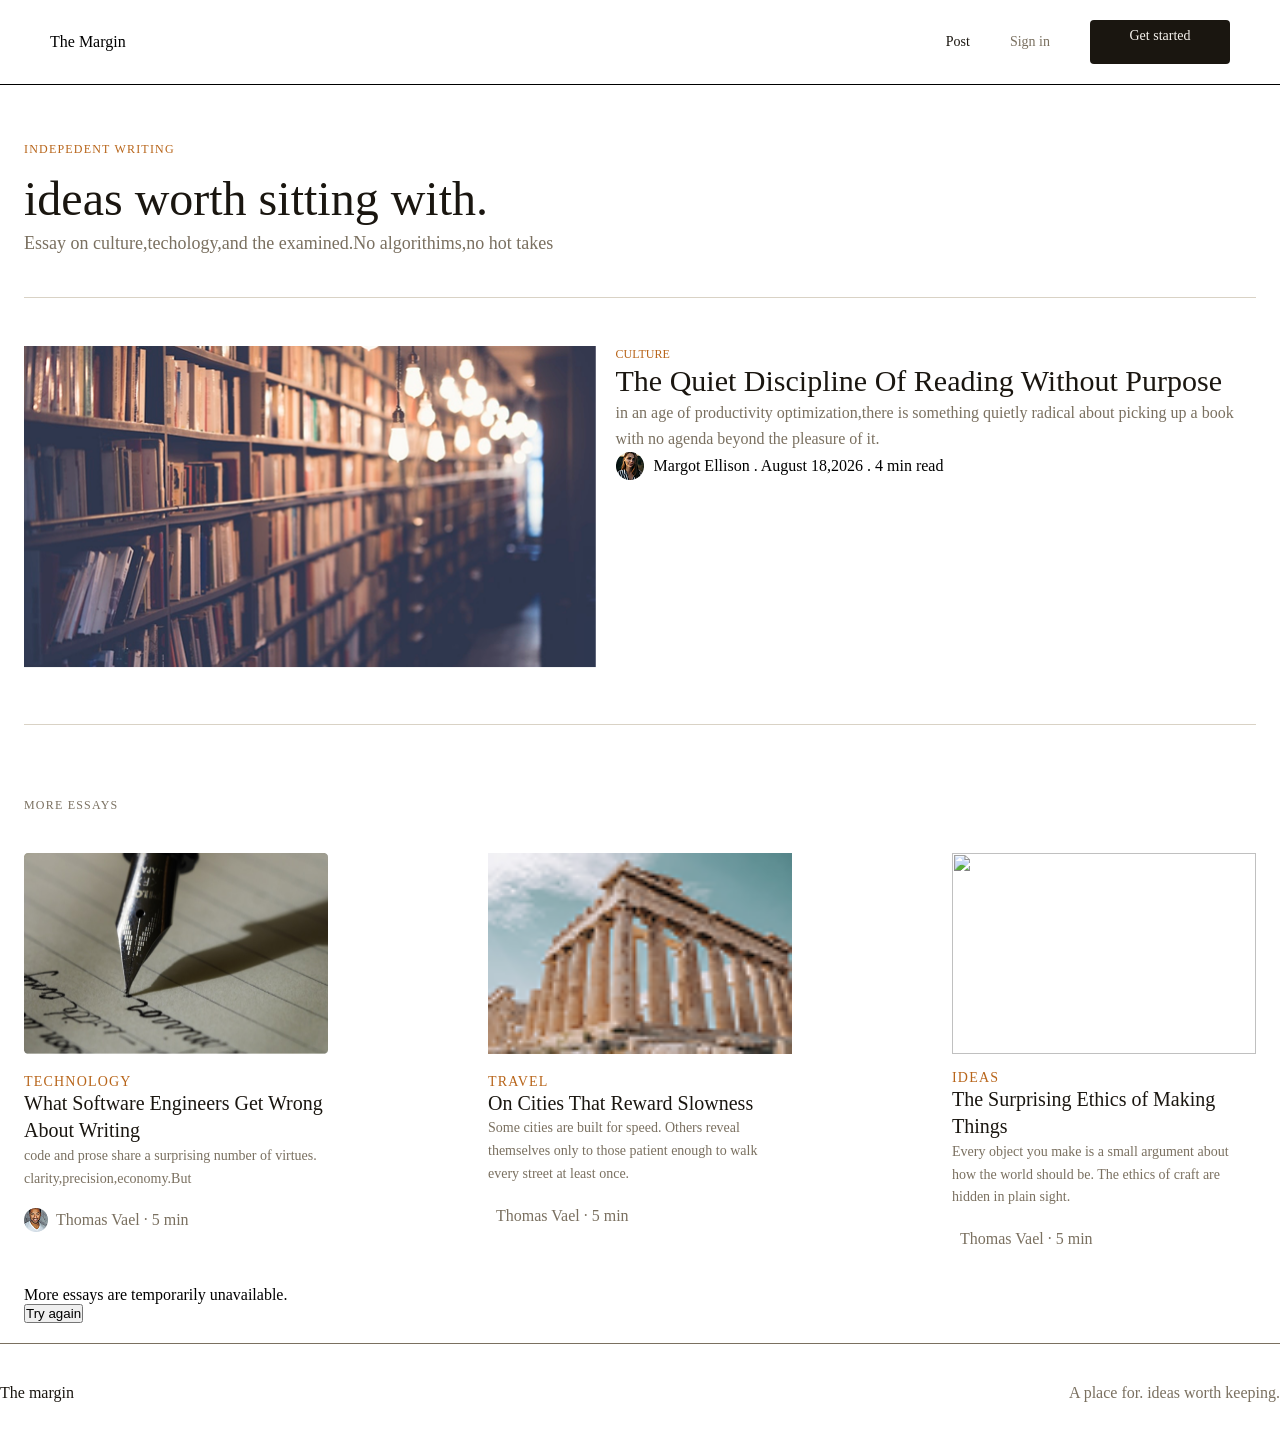
==== index.html @ e0f0819e "intigrated api and java" ====
<!DOCTYPE html>
<html lang="en">
<head>
    <meta charset="UTF-8">
    <meta name="viewport" content="width=device-width, initial-scale=1.0">
    <title>Document</title>
    <link rel="stylesheet" href="style.css">
</head>
<body>
    <header>
        <div>The Margin</div>
        <nav>
            <a href="ezzzy5/last.html">Post</a>
            <a href="ezzzy 2/ezzzy/loggin.html" class="tag">Sign in</a>
            <a href="ezzzy/reg.html" class="buttom">Get started</a>
        </nav>
    </header>
    <div class="hero">
        <p class="hero-card">
            INDEPEDENT WRITING
        </p>
        <h1 class="hero-text">
            ideas worth sitting with.
        </h1>
        <p class="hero-letter">
            Essay on culture,techology,and the examined.No algorithims,no hot takes

        </p>
       <div class="culture">

            <img class="table" src="/image/Image (The Quiet Discipline of Reading Without Purpose).png" alt="image">
            <div >
                 <p class="work">
                    CULTURE
                 </p>
                <h2 class="work-text">
                    The Quiet Discipline Of Reading Without Purpose
                </h2>
                <p class="work-letter">
                    in an age of productivity optimization,there is 
                    something quietly radical about picking up a 
                    book with no agenda beyond the pleasure of it.

                </p>
                <div class="image" >

                        <img src="/image/Image (Margot Ellison) (1).png" alt="">
                        <p>Margot Ellison . August 18,2026 . 4 min read</p>


                </div>

            </div>

       </div>
    </div>

    <section>
        <div>
            <p class="article-park">
                MORE ESSAYS
            </p>
        </div>
        
        <div class="articles">

                <div class="article-card">
                
                <img src="/image/BlogListing (1).png" alt="" class="card-image">

                <h2 class="card-category">
                    TECHNOLOGY
                </h2>

                <h1 class="card-title">
                    What Software Engineers Get 
                    Wrong About Writing
                </h1>

                <p class="card-content">
                    code and prose share a surprising number of 
                    virtues. clarity,precision,economy.But 
                </p>
                <div class="card-author">
                    <img src="/image/Image (Thomas Vael) (1).png" alt="">
                    <p>
                        Thomas Vael · 5 min
                    </p>
                </div>

                </div>

            <div class="article-card">
                
                <img src="/image/Image (On Cities That Reward Slowness) (2).png" alt="" class="card-image">

                <h2 class="card-category">
                    Travel
                </h2>

                <h1 class="card-title">
                  On Cities That Reward Slowness
                </h1>

                <p class="card-content">
                    Some cities are built for speed. Others reveal themselves only to those patient enough to walk every street at least once.
                </p>
                <div class="card-author">
                    <img src="images/Image (Margot Ellison) (1).png" alt="">
                    <p>
                        Thomas Vael · 5 min
                    </p>
                </div>

                </div>

                            <div class="article-card">
                
                <img src="/image/BlogListing (2).png=" alt="" class="card-image">

                <h2 class="card-category">
                    Ideas
                </h2>

                <h1 class="card-title">
                    The Surprising Ethics of Making Things
                </h1>

                <p class="card-content">
                    Every object you make is a small argument about how the world should be. The ethics of craft are hidden in plain sight.
                </p>
                <div class="card-author">
                    <img src="/images/Image (Thomas Vael) (1).png" alt="">
                    <p>
                        Thomas Vael · 5 min
                    </p>
                </div>

                </div>


        </div>
    </section>
    
    <div id="postsList" class="articles"></div>

    <footer class="footer-log">
        <div class="text">
            The margin
        </div>
        <p>
            A place for. ideas worth keeping.
        </p>
    </footer>
    <script src="ezzzy6/server.js"></script>
    <script>
        async function renderPosts() { 
            const container = document.getElementById("postsList");
            container.innerHTML = "Loading posts...";
            
            try {
                 const page = await getAllPosts(0, 10);
                                 const posts = (Array.isArray(page) ? page : page && Array.isArray(page.content) ? page.content : [])
                                     .filter((post) => {
                     const status = String(post.status || "").toLowerCase();
                     return post.isPublished !== false && status !== "draft";
                 });

                 if (posts.length === 0) {
                     container.innerHTML = "<p>No posts yet.</p>";
                     return;
                    }
                      container.innerHTML = posts
                       .map(
                         (post) => `
                          <article class="post-card"> 
                            ${post.imageUrl ? `<img src="${escapeHtml(post.imageUrl)}" alt="">` :
         ""} 
                    <span class="category">${escapeHtml(post.category || "POST")}</span>
                     <h2><a 
        href="ezzzy4/post.html?id=${encodeURIComponent(post.id)}">${escapeHtml(post.title)}</a></h2>
                    <p>${escapeHtml((post.content || "").slice(0, 150))}...</p> 
                    <small>By ${escapeHtml(post.author?.fullName || "Unknown author")} · ${new 
        Date(post.createdAt).toLocaleDateString()}</small>
                </article>
            `
            ) 
            .join("");
                 } catch (err) {
                     container.innerHTML = `
                         <div class="posts-error" role="alert">
                             <p>More essays are temporarily unavailable.</p>
                             <button type="button" id="retryPosts">Try again</button>
                         </div>`;
                     document.getElementById("retryPosts").addEventListener("click", renderPosts, { once: true });
         } 

         } renderPosts();
         // Always escape user-supplied text before inserting it as HTML,
         //  // so a post title/content can never inject a <script> tag into your page. 
        function escapeHtml(str) {
             const div = document.createElement("div");
             div.textContent = str;
              return div.innerHTML;
             }
    </script>
    <script src="js/animations.js"></script>


</body>
</html>
---- style.css ----
*{
    margin: 0;
    padding: 0;
}

header {
    display: flex;
    justify-content: space-between;
    padding: 20px;
    padding-left: 50px;
    padding-right: 50px;
    align-items: center;
    border-bottom: 1px solid;

}

.buttom {
    width: 108px;
    height: 32px;
    border-radius: 4px;
    padding-top: 6px;
    padding-right: 16px;
    padding-bottom: 6px;
    padding-left: 16px;
    background-color: #1A1610;
    color: #F7F4EF;
    text-align: center;
    align-self: center;
    outline: none;

}

nav a {
    text-decoration: none;
    font-size: 14PX;
    font-weight: 400;
    line-height: 20PX;
    color: #1A1610;

}

.tag {
    font-weight: 400;
    line-height: 20px;
    font-size: 14px;
    color: #7a7060;

}

nav {
    display: flex;
    gap: 40px;
    align-items: center;
}

.hero {
    display: flex;
    flex-direction: column;
    padding-left:24px ;
    padding-bottom: 56px;
    align-items: self-starts;
    padding-top: 56px;
    padding-right: 24px;
}

.hero-card {
    font-weight: 400;
    font-size: 12px;
    line-height: 16px;
    letter-spacing: 1.2px;
    text-transform: uppercase;
    color: #B8651A;
    /* width: 976px; */
    height: 16px;
}

.hero-text {
    font-weight: 400;
    font-size: 48px;
    line-height: 60px;
    color: #1A1610;
    padding-top: 12px;
    width: 544px;
    height: 60px;

}

.hero-letter {
    font-weight: 400;
    font-size: 18px;
    line-height: 28px;
    color: #7a7060;
    border-bottom: 1px;
    padding-bottom: 40px;

}

.culture {
    display: flex;
    border-top: 1px solid;
    border-bottom: 1px solid;
    padding-top: 48px;
    justify-content: space-between;
    gap: 20px;
    padding-bottom: 56px;
    border-color: #d9d2c5;

}

.table {
    width: 575.78px;
    height: 322.2px;


}

.work {
    font-weight: 400;
    font-size: 12px;
    line-height: 16px;
    initial-letter: 1.2px;
    text-transform: uppercase;
    color: #B8651A;
}

.work-text {
    font-weight: 400;
    font-size: 30px;
    line-height: 37.5px;
    color: #1A1610;

}

.work-letter {
    font-weight: 400;
    font-size: 16px;
    line-height:26px;
    color: #7a7060;

}
.image {
    display: flex;
    align-items: center;
    gap: 10px;
}

.article-park {
    font-weight: 400;
    font-size: 12px;
    line-height: 16px;
    letter-spacing: 1.2px;
    text-transform: uppercase;
    color: #7a7060;
    padding-top: 16px;
    margin-left: 24px;

}

.articles {
    display:flex ;
    gap: 32px;
    padding-top: 40px;
    justify-content: space-between;
    margin-left: 24px;
    margin-right: 24px;
}

.article-card {
    max-width: 304px;
    height: 392.76px;
}

.card-image {
    width: 304px;
    height: 200.66px;
    padding-bottom: 16px;
    margin-right: 24px;

}

.card-title {
    font-weight: 400;
    font-size: 20px;
    line-height: 27.5px;
    color: #1A1610;

}


.card-content {
    font-weight: 400;
    font-size: 14px;
    line-height: 22.75px;
    color: #7a7060;

}

.card-category {
    font-weight: 400;
    font-size: 14px;
    line-height: 16px;
    letter-spacing: 1.2px;
    color: #B8651A;
    text-transform: uppercase;

}

.card-author {
    display: flex;
    align-items: center;
    gap: 8px;
    padding-top: 12px;
    width: 304px;
    height: 36px;
    color: #7a7060;
}

footer {
    display: flex;
    justify-content: space-between;
    align-items: center;
    width: 100%;
    margin-top: 20px;
    padding-top: 40px;
    border-top: 1px;
    padding-bottom: 40px;
    color: #7A7060;
    border-top: 1px solid;
}

.text {
    color: #1A1610;
}
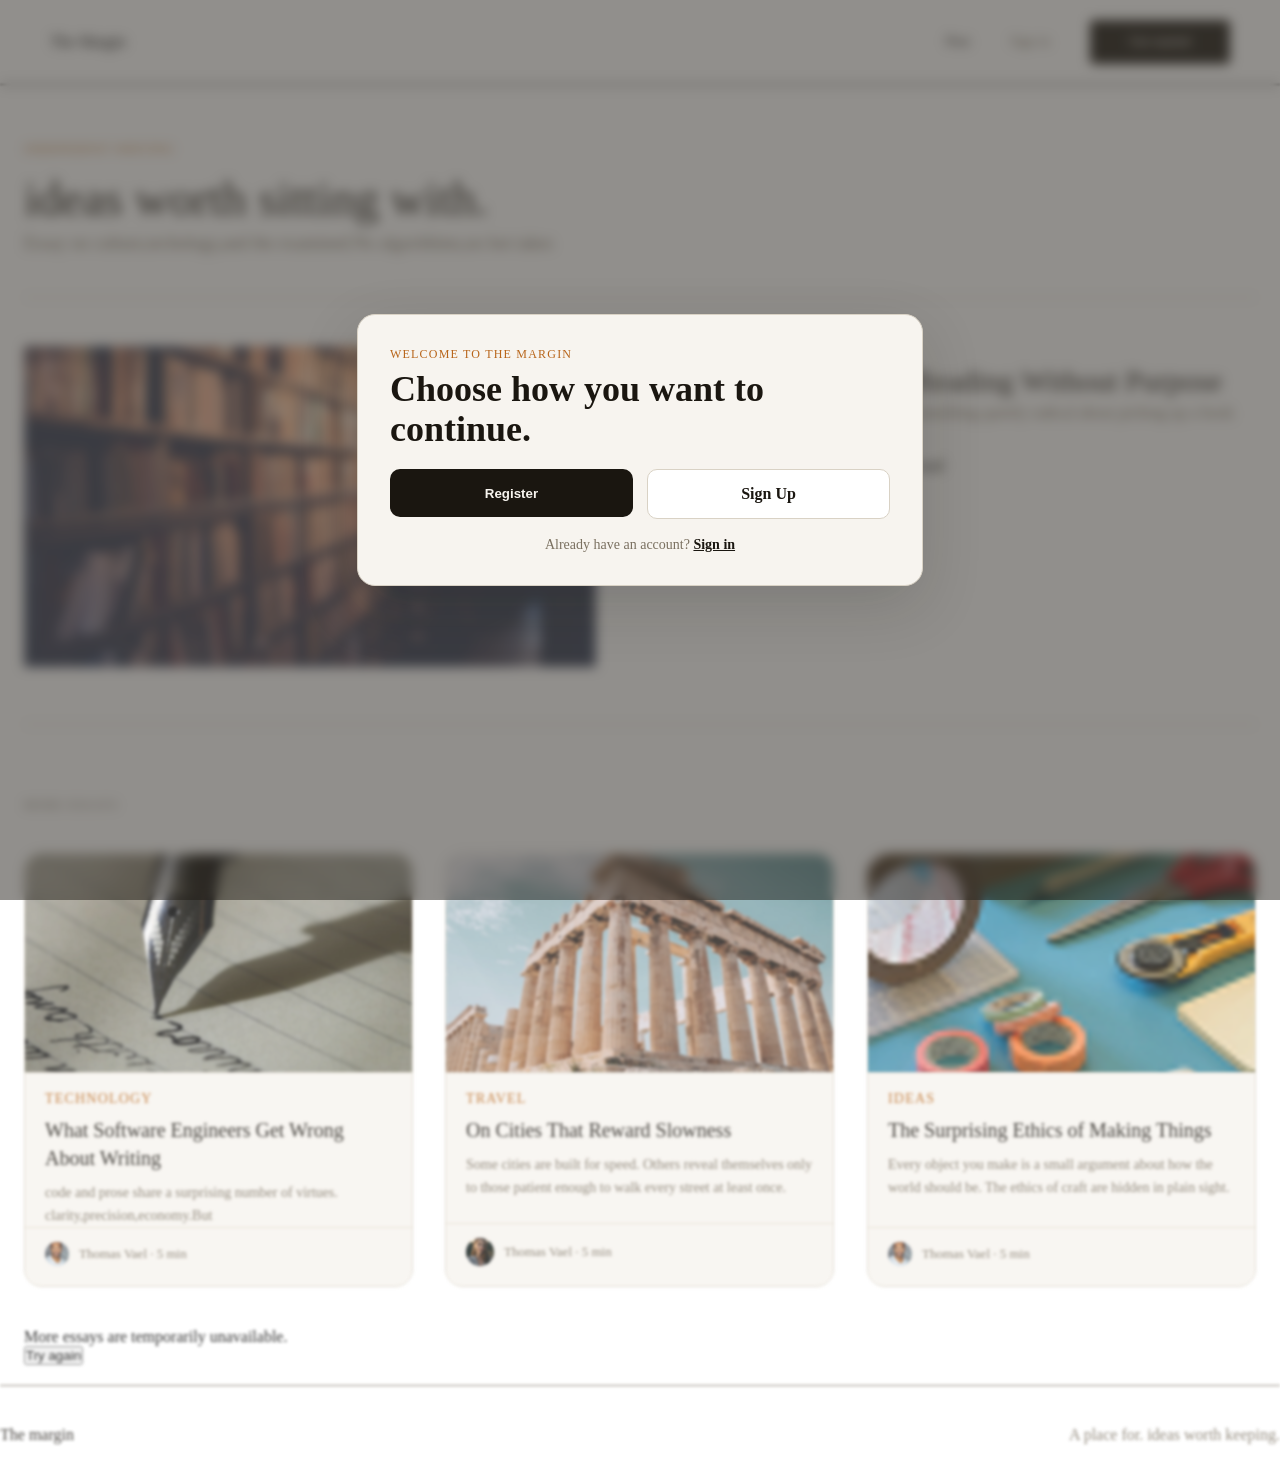
==== commit ad163f62: "api and java and html style.css" ====
--- a/index.html
+++ b/index.html
@@ -7,18 +7,46 @@
     <link rel="stylesheet" href="style.css">
 </head>
 <body>
-    <header>
-        <div>The Margin</div>
-        <nav>
-            <a href="ezzzy5/last.html">Post</a>
-            <a href="ezzzy 2/ezzzy/loggin.html" class="tag">Sign in</a>
-            <a href="ezzzy/reg.html" class="buttom">Get started</a>
-        </nav>
-    </header>
-    <div class="hero">
-        <p class="hero-card">
-            INDEPEDENT WRITING
-        </p>
+    <div id="gateOverlay" class="gate-overlay hidden">
+        <div class="gate-modal">
+            <p class="gate-label">Welcome to The Margin</p>
+            <h2>Choose how you want to continue.</h2>
+
+            <div class="gate-actions">
+                <button id="showRegisterPanel" type="button" class="action-btn primary">Register</button>
+                <a href="ezzzy 2/ezzzy/loggin.html" class="action-btn secondary">Sign Up</a>
+            </div>
+
+            <div id="registerPanel" class="gate-panel hidden">
+                <form id="gateForm" class="gate-form">
+                    <input id="gateFullName" type="text" placeholder="Full name" required>
+                    <input id="gateEmail" type="email" placeholder="Email" required>
+                    <input id="gatePassword" type="password" placeholder="Password" required>
+                    <button type="submit">Create account</button>
+                </form>
+            </div>
+
+            <p class="gate-toggle-text">
+                Already have an account?
+                <a href="ezzzy 2/ezzzy/loggin.html" class="gate-signin">Sign in</a>
+            </p>
+        </div>
+    </div>
+
+    <div class="page-shell">
+        <header>
+            <div>The Margin</div>
+            <nav>
+                <a href="" onclick="alert('please login')">Post</a>
+                <a href="ezzzy 2/ezzzy/loggin.html" class="tag">Sign in</a>
+                <a href="ezzzy/reg.html" class="buttom">Get started</a>
+            </nav>
+        </header>
+
+        <div class="hero">
+            <p class="hero-card">
+                INDEPEDENT WRITING
+            </p>
         <h1 class="hero-text">
             ideas worth sitting with.
         </h1>
@@ -92,7 +120,7 @@
 
             <div class="article-card">
                 
-                <img src="/image/Image (On Cities That Reward Slowness) (2).png" alt="" class="card-image">
+                <img src="/image/Image (On Cities That Reward Slowness) (1).png"alt="image" class="card-image">
 
                 <h2 class="card-category">
                     Travel
@@ -106,7 +134,7 @@
                     Some cities are built for speed. Others reveal themselves only to those patient enough to walk every street at least once.
                 </p>
                 <div class="card-author">
-                    <img src="images/Image (Margot Ellison) (1).png" alt="">
+                    <img src="/image/Image (Margot Ellison) (1).png" alt="image">
                     <p>
                         Thomas Vael · 5 min
                     </p>
@@ -116,7 +144,7 @@
 
                             <div class="article-card">
                 
-                <img src="/image/BlogListing (2).png=" alt="" class="card-image">
+                <img src="/image/Image (The Surprising Ethics of Making Things).png"alt="image" class="card-image">
 
                 <h2 class="card-category">
                     Ideas
@@ -130,7 +158,7 @@
                     Every object you make is a small argument about how the world should be. The ethics of craft are hidden in plain sight.
                 </p>
                 <div class="card-author">
-                    <img src="/images/Image (Thomas Vael) (1).png" alt="">
+                    <img src="/image/Image (Thomas Vael) (1).png" alt="image">
                     <p>
                         Thomas Vael · 5 min
                     </p>
@@ -152,7 +180,10 @@
             A place for. ideas worth keeping.
         </p>
     </footer>
+    </div>
+
     <script src="ezzzy6/server.js"></script>
+    <script src="js/gate.js"></script>
     <script>
         async function renderPosts() { 
             const container = document.getElementById("postsList");
@@ -164,28 +195,49 @@
                                      .filter((post) => {
                      const status = String(post.status || "").toLowerCase();
                      return post.isPublished !== false && status !== "draft";
-                 });
+                 })
+                 .sort((a, b) => new Date(b.createdAt || 0) - new Date(a.createdAt || 0));
 
                  if (posts.length === 0) {
                      container.innerHTML = "<p>No posts yet.</p>";
                      return;
                     }
                       container.innerHTML = posts
-                       .map(
-                         (post) => `
-                          <article class="post-card"> 
-                            ${post.imageUrl ? `<img src="${escapeHtml(post.imageUrl)}" alt="">` :
-         ""} 
-                    <span class="category">${escapeHtml(post.category || "POST")}</span>
-                     <h2><a 
-        href="ezzzy4/post.html?id=${encodeURIComponent(post.id)}">${escapeHtml(post.title)}</a></h2>
-                    <p>${escapeHtml((post.content || "").slice(0, 150))}...</p> 
-                    <small>By ${escapeHtml(post.author?.fullName || "Unknown author")} · ${new 
-        Date(post.createdAt).toLocaleDateString()}</small>
-                </article>
-            `
-            ) 
-            .join("");
+                       .map((post) => {
+                         const title = escapeHtml(post.title || "Untitled post");
+                         const category = escapeHtml(post.category || "POST");
+                         const authorName = escapeHtml(post.author?.fullName || "Unknown author");
+                         const imageSrc = escapeHtml(post.imageUrl || "/image/BlogListing (1).png");
+                         const excerpt = escapeHtml((post.content || "").replace(/\s+/g, " ").trim().slice(0, 150));
+                         const createdDate = post.createdAt ? new Date(post.createdAt).toLocaleDateString("en-US", {
+                             month: "short",
+                             day: "numeric",
+                             year: "numeric"
+                         }) : "Recently";
+                         const readTime = Number(post.readTime) || 4;
+                         const initials = authorName
+                           .split(/\s+/)
+                           .filter(Boolean)
+                           .slice(0, 2)
+                           .map((part) => part.charAt(0).toUpperCase())
+                           .join("") || "M";
+
+                         return `
+                           <article class="article-card post-card">
+                             <img class="card-image post-card-image" src="${imageSrc}" alt="${title}">
+                             <h2 class="card-category">${category}</h2>
+                             <h1 class="card-title">
+                               <a class="card-link" href="ezzzy4/post.html?id=${encodeURIComponent(post.id)}">${title}</a>
+                             </h1>
+                             <p class="card-content">${excerpt}${(post.content || "").trim().length > 150 ? "..." : ""}</p>
+                             <div class="card-author">
+                               <div class="card-avatar">${initials}</div>
+                               <p>${authorName} · ${createdDate} · ${readTime} min read</p>
+                             </div>
+                           </article>
+                         `;
+                       })
+                       .join("");
                  } catch (err) {
                      container.innerHTML = `
                          <div class="posts-error" role="alert">
--- a/style.css
+++ b/style.css
@@ -53,6 +53,186 @@
     align-items: center;
 }
 
+.gate-overlay {
+    position: fixed;
+    inset: 0;
+    background: rgba(26, 22, 16, 0.48);
+    backdrop-filter: blur(6px);
+    -webkit-backdrop-filter: blur(6px);
+    display: flex;
+    align-items: center;
+    justify-content: center;
+    padding: 24px;
+    z-index: 50;
+}
+
+body.is-locked {
+    overflow: hidden;
+}
+
+.page-shell {
+    transition: filter 0.2s ease, opacity 0.2s ease;
+}
+
+body.is-locked .page-shell {
+    pointer-events: none;
+    filter: blur(1.2px);
+    opacity: 0.8;
+    user-select: none;
+}
+
+.gate-overlay.hidden {
+    display: none;
+}
+
+.gate-modal {
+    width: min(100%, 500px);
+    background: #f7f4ef;
+    border: 1px solid #d9d2c5;
+    border-radius: 18px;
+    padding: 32px;
+    box-shadow: 0 20px 60px rgba(26, 22, 16, 0.16);
+}
+
+.gate-label {
+    font-size: 12px;
+    letter-spacing: 1.2px;
+    text-transform: uppercase;
+    color: #b8651a;
+    margin-bottom: 8px;
+}
+
+.gate-modal h2 {
+    font-size: clamp(24px, 3vw, 36px);
+    line-height: 1.1;
+    margin-bottom: 20px;
+    color: #1a1610;
+}
+.buttom {
+    display: inline-flex;
+    align-items: center;
+    justify-content: center;
+    min-width: 108px;
+    height: 32px;
+    padding: 6px 16px;
+    border-radius: 4px;
+    background-color: #1a1610;
+    color: #f7f4ef;
+    text-align: center;
+}
+
+
+.gate-actions {
+    display: grid;
+    grid-template-columns: repeat(2, minmax(0, 1fr));
+    gap: 14px;
+    margin-bottom: 18px;
+}
+
+.action-btn {
+    display: inline-flex;
+    align-items: center;
+    justify-content: center;
+    height: 48px;
+    border-radius: 10px;
+    text-decoration: none;
+    font-weight: 600;
+    transition: transform 0.2s ease, opacity 0.2s ease;
+}
+
+.action-btn.primary {
+    border: none;
+    background: #1a1610;
+    color: #f7f4ef;
+    cursor: pointer;
+}
+
+.action-btn.secondary {
+    border: 1px solid #d9d2c5;
+    background: #ffffff;
+    color: #1a1610;
+}
+
+.gate-panel.hidden {
+    display: none;
+}
+
+.gate-form {
+    display: grid;
+    gap: 14px;
+}
+
+.gate-form input {
+    width: 100%;
+    height: 48px;
+    border-radius: 8px;
+    border: 1px solid #d9d2c5;
+    padding: 0 14px;
+    font-size: 16px;
+    background: #ffffff;
+    color: #1a1610;
+    box-sizing: border-box;
+}
+
+.gate-form button {
+    height: 50px;
+    border: none;
+    border-radius: 8px;
+    background: #1a1610;
+    color: #f7f4ef;
+    font-size: 16px;
+    font-weight: 600;
+    cursor: pointer;
+}
+
+.gate-toggle-text {
+    margin-top: 18px;
+    font-size: 14px;
+    color: #7a7060;
+    text-align: center;
+}
+
+.gate-signin {
+    color: #1a1610;
+    text-decoration: underline;
+    font-weight: 600;
+}
+
+.gate-form button:disabled {
+    opacity: 0.65;
+    cursor: wait;
+}
+
+body.is-gated .hero,
+body.is-gated .articles,
+body.is-gated footer,
+body.is-gated header nav a:not(.tag),
+body.is-gated header nav .buttom {
+    filter: blur(1px);
+    pointer-events: none;
+    user-select: none;
+}
+
+@media (max-width: 768px) {
+    .gate-modal {
+        padding: 24px 20px;
+    }
+
+    .gate-actions {
+        grid-template-columns: 1fr;
+    }
+
+    body.is-gated .hero,
+    body.is-gated .articles,
+    body.is-gated footer,
+    body.is-gated header nav a:not(.tag),
+    body.is-gated header nav .buttom {
+        filter: none;
+        pointer-events: auto;
+        user-select: auto;
+    }
+}
+
 .hero {
     display: flex;
     flex-direction: column;
@@ -157,42 +337,36 @@
 }
 
 .articles {
-    display:flex ;
+    display: grid;
+    grid-template-columns: repeat(3, minmax(0, 1fr));
     gap: 32px;
     padding-top: 40px;
-    justify-content: space-between;
     margin-left: 24px;
     margin-right: 24px;
-}
-
-.article-card {
-    max-width: 304px;
-    height: 392.76px;
-}
-
-.card-image {
-    width: 304px;
-    height: 200.66px;
-    padding-bottom: 16px;
-    margin-right: 24px;
-
-}
-
-.card-title {
-    font-weight: 400;
-    font-size: 20px;
-    line-height: 27.5px;
-    color: #1A1610;
-
-}
-
-
-.card-content {
-    font-weight: 400;
-    font-size: 14px;
-    line-height: 22.75px;
-    color: #7a7060;
-
+    align-items: stretch;
+}
+
+.article-card,
+.post-card {
+    display: flex;
+    flex-direction: column;
+    width: 100%;
+    height: 100%;
+    background: #f7f4ef;
+    border: 1px solid #d9d2c5;
+    border-radius: 18px;
+    overflow: hidden;
+    box-sizing: border-box;
+}
+
+.card-image,
+.post-card-image {
+    display: block;
+    width: 100%;
+    aspect-ratio: 16 / 9;
+    object-fit: cover;
+    border-bottom: 1px solid #d9d2c5;
+    background: #e9e1d6;
 }
 
 .card-category {
@@ -202,17 +376,72 @@
     letter-spacing: 1.2px;
     color: #B8651A;
     text-transform: uppercase;
-
+    padding: 18px 20px 0;
+}
+
+.card-title {
+    font-weight: 400;
+    font-size: 20px;
+    line-height: 27.5px;
+    color: #1A1610;
+    padding: 10px 20px 0;
+}
+
+.card-link {
+    color: inherit;
+    text-decoration: none;
+}
+
+.card-content {
+    font-weight: 400;
+    font-size: 14px;
+    line-height: 22.75px;
+    color: #7a7060;
+    padding: 10px 20px 0;
 }
 
 .card-author {
     display: flex;
     align-items: center;
-    gap: 8px;
-    padding-top: 12px;
-    width: 304px;
-    height: 36px;
-    color: #7a7060;
+    gap: 10px;
+    margin-top: auto;
+    padding: 14px 20px 20px;
+    border-top: 1px solid #e5ddcf;
+    color: #7a7060;
+}
+
+.card-avatar {
+    width: 32px;
+    height: 32px;
+    border-radius: 50%;
+    background: #1A1610;
+    color: #F7F4EF;
+    display: flex;
+    align-items: center;
+    justify-content: center;
+    font-size: 11px;
+    font-weight: 700;
+    letter-spacing: 0.04em;
+    flex-shrink: 0;
+}
+
+.card-author p {
+    font-size: 13px;
+    line-height: 1.5;
+}
+
+@media (max-width: 980px) {
+    .articles {
+        grid-template-columns: repeat(2, minmax(0, 1fr));
+    }
+}
+
+@media (max-width: 700px) {
+    .articles {
+        grid-template-columns: 1fr;
+        margin-left: 16px;
+        margin-right: 16px;
+    }
 }
 
 footer {
@@ -232,5 +461,95 @@
     color: #1A1610;
 }
 
-
-
+@keyframes intenseEntrance {
+    0% {
+        opacity: 0;
+        transform: translate3d(0, 22px, 0) scale(0.985);
+        filter: blur(4px);
+    }
+    55% {
+        opacity: 1;
+        transform: translate3d(0, -3px, 0) scale(1.012);
+        filter: blur(0);
+    }
+    100% {
+        opacity: 1;
+        transform: translate3d(0, 0, 0) scale(1);
+        filter: blur(0);
+    }
+}
+
+@keyframes pulseGlow {
+    0% {
+        box-shadow: 0 0 0 rgba(184, 101, 26, 0.12);
+    }
+    50% {
+        box-shadow: 0 0 20px rgba(184, 101, 26, 0.18);
+    }
+    100% {
+        box-shadow: 0 0 0 rgba(184, 101, 26, 0.12);
+    }
+}
+
+.intense-entrance {
+    opacity: 0;
+    transform: translate3d(0, 22px, 0) scale(0.985);
+    filter: blur(4px);
+    will-change: transform, opacity, filter;
+}
+
+.animations-ready .intense-entrance {
+    opacity: 1;
+    transform: translate3d(0, 0, 0) scale(1);
+    filter: blur(0);
+    animation: intenseEntrance 820ms cubic-bezier(0.2, 0.8, 0.2, 1) forwards;
+    animation-delay: var(--intro-delay, 0ms);
+}
+
+.pulse-glow {
+    will-change: box-shadow;
+}
+
+.animations-ready .pulse-glow {
+    animation: pulseGlow 2.7s ease-in-out infinite alternate;
+}
+
+.hover-lift {
+    transition: transform 280ms cubic-bezier(0.2, 0.8, 0.2, 1), box-shadow 280ms ease, border-color 280ms ease;
+    transform-origin: center;
+}
+
+.hover-lift:hover,
+.hover-lift:focus-within {
+    transform: translateY(-7px) scale(1.01);
+    box-shadow: 0 18px 34px rgba(26, 22, 16, 0.08);
+}
+
+.reveal-on-scroll {
+    opacity: 0;
+    transform: translate3d(0, 28px, 0) scale(0.985);
+    transition: opacity 700ms ease, transform 700ms ease, box-shadow 280ms ease;
+    will-change: transform, opacity;
+}
+
+.reveal-on-scroll.is-visible {
+    opacity: 1;
+    transform: translate3d(0, 0, 0) scale(1);
+}
+
+@media (prefers-reduced-motion: reduce) {
+    .intense-entrance,
+    .reveal-on-scroll,
+    .pulse-glow,
+    .hover-lift {
+        animation: none !important;
+        transition: none !important;
+        transform: none !important;
+        opacity: 1 !important;
+        filter: none !important;
+        box-shadow: none !important;
+    }
+}
+
+
+
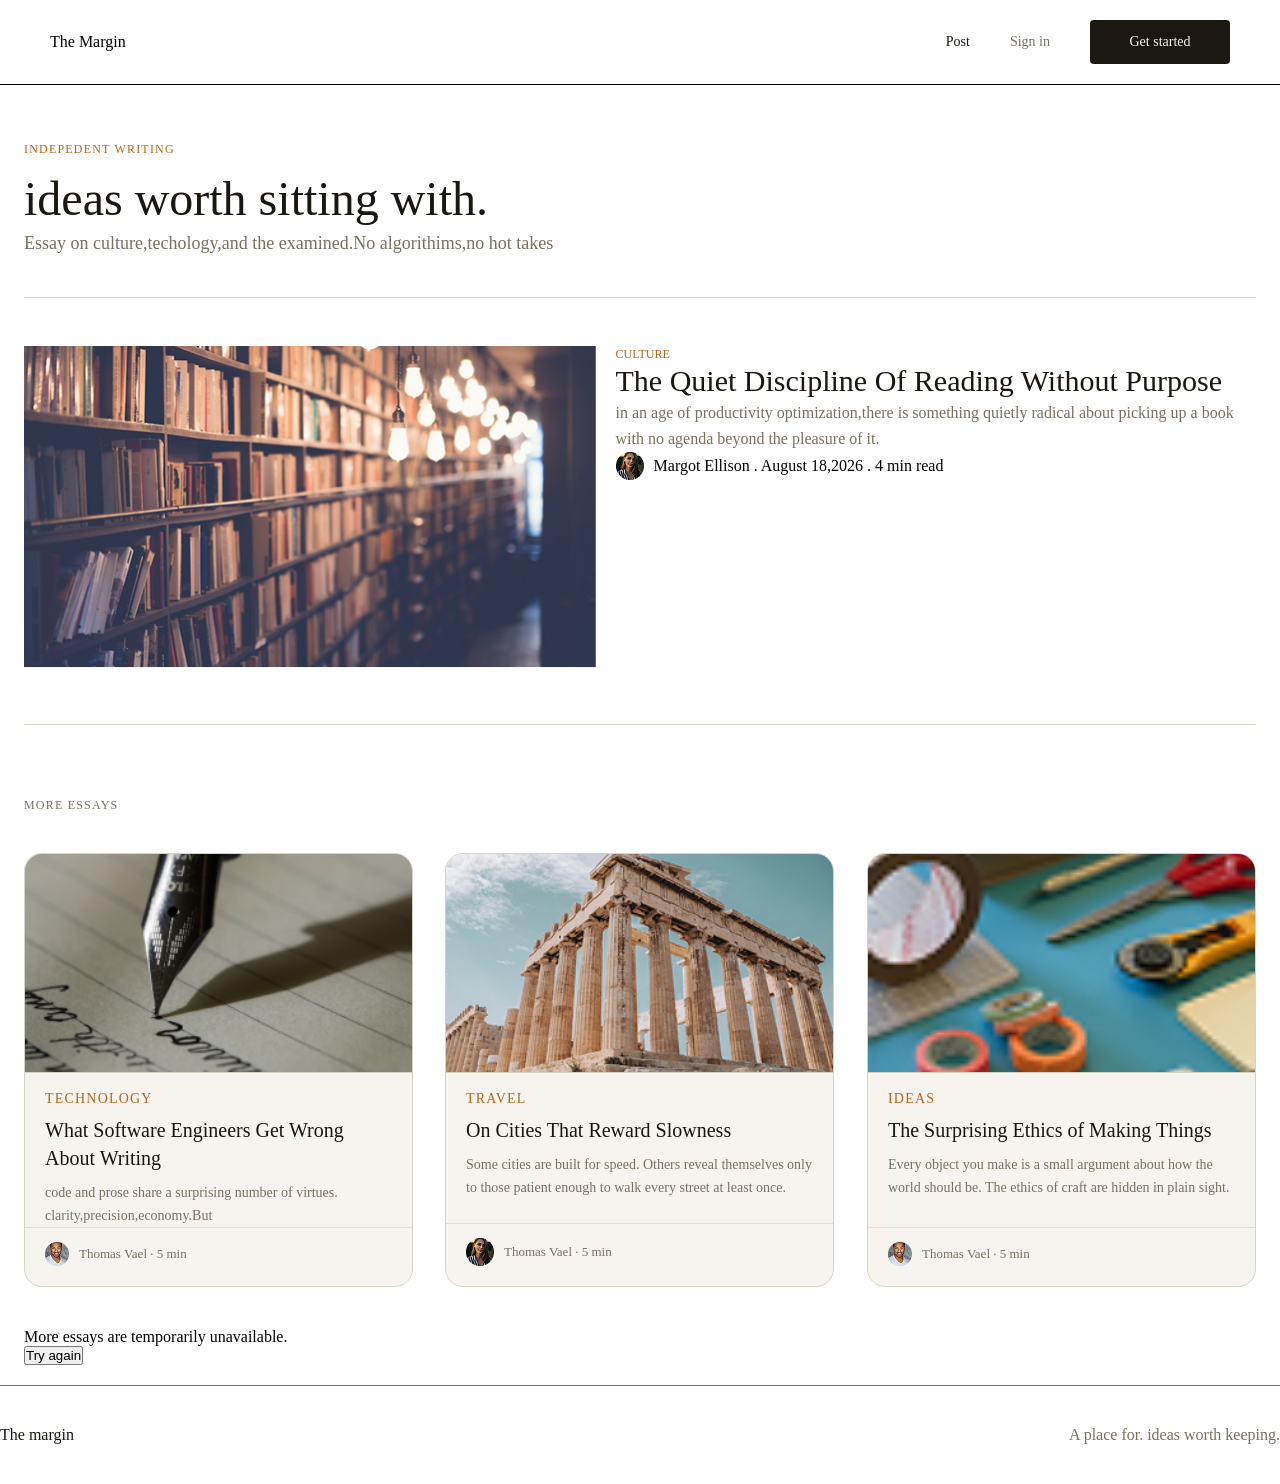
==== commit a8180ed7: "api" ====
--- a/index.html
+++ b/index.html
@@ -7,37 +7,11 @@
     <link rel="stylesheet" href="style.css">
 </head>
 <body>
-    <div id="gateOverlay" class="gate-overlay hidden">
-        <div class="gate-modal">
-            <p class="gate-label">Welcome to The Margin</p>
-            <h2>Choose how you want to continue.</h2>
-
-            <div class="gate-actions">
-                <button id="showRegisterPanel" type="button" class="action-btn primary">Register</button>
-                <a href="ezzzy 2/ezzzy/loggin.html" class="action-btn secondary">Sign Up</a>
-            </div>
-
-            <div id="registerPanel" class="gate-panel hidden">
-                <form id="gateForm" class="gate-form">
-                    <input id="gateFullName" type="text" placeholder="Full name" required>
-                    <input id="gateEmail" type="email" placeholder="Email" required>
-                    <input id="gatePassword" type="password" placeholder="Password" required>
-                    <button type="submit">Create account</button>
-                </form>
-            </div>
-
-            <p class="gate-toggle-text">
-                Already have an account?
-                <a href="ezzzy 2/ezzzy/loggin.html" class="gate-signin">Sign in</a>
-            </p>
-        </div>
-    </div>
-
     <div class="page-shell">
         <header>
             <div>The Margin</div>
             <nav>
-                <a href="" onclick="alert('please login')">Post</a>
+                <a href="#postsList">Post</a>
                 <a href="ezzzy 2/ezzzy/loggin.html" class="tag">Sign in</a>
                 <a href="ezzzy/reg.html" class="buttom">Get started</a>
             </nav>
@@ -183,7 +157,6 @@
     </div>
 
     <script src="ezzzy6/server.js"></script>
-    <script src="js/gate.js"></script>
     <script>
         async function renderPosts() { 
             const container = document.getElementById("postsList");
--- a/style.css
+++ b/style.css
@@ -53,61 +53,6 @@
     align-items: center;
 }
 
-.gate-overlay {
-    position: fixed;
-    inset: 0;
-    background: rgba(26, 22, 16, 0.48);
-    backdrop-filter: blur(6px);
-    -webkit-backdrop-filter: blur(6px);
-    display: flex;
-    align-items: center;
-    justify-content: center;
-    padding: 24px;
-    z-index: 50;
-}
-
-body.is-locked {
-    overflow: hidden;
-}
-
-.page-shell {
-    transition: filter 0.2s ease, opacity 0.2s ease;
-}
-
-body.is-locked .page-shell {
-    pointer-events: none;
-    filter: blur(1.2px);
-    opacity: 0.8;
-    user-select: none;
-}
-
-.gate-overlay.hidden {
-    display: none;
-}
-
-.gate-modal {
-    width: min(100%, 500px);
-    background: #f7f4ef;
-    border: 1px solid #d9d2c5;
-    border-radius: 18px;
-    padding: 32px;
-    box-shadow: 0 20px 60px rgba(26, 22, 16, 0.16);
-}
-
-.gate-label {
-    font-size: 12px;
-    letter-spacing: 1.2px;
-    text-transform: uppercase;
-    color: #b8651a;
-    margin-bottom: 8px;
-}
-
-.gate-modal h2 {
-    font-size: clamp(24px, 3vw, 36px);
-    line-height: 1.1;
-    margin-bottom: 20px;
-    color: #1a1610;
-}
 .buttom {
     display: inline-flex;
     align-items: center;
@@ -119,118 +64,6 @@
     background-color: #1a1610;
     color: #f7f4ef;
     text-align: center;
-}
-
-
-.gate-actions {
-    display: grid;
-    grid-template-columns: repeat(2, minmax(0, 1fr));
-    gap: 14px;
-    margin-bottom: 18px;
-}
-
-.action-btn {
-    display: inline-flex;
-    align-items: center;
-    justify-content: center;
-    height: 48px;
-    border-radius: 10px;
-    text-decoration: none;
-    font-weight: 600;
-    transition: transform 0.2s ease, opacity 0.2s ease;
-}
-
-.action-btn.primary {
-    border: none;
-    background: #1a1610;
-    color: #f7f4ef;
-    cursor: pointer;
-}
-
-.action-btn.secondary {
-    border: 1px solid #d9d2c5;
-    background: #ffffff;
-    color: #1a1610;
-}
-
-.gate-panel.hidden {
-    display: none;
-}
-
-.gate-form {
-    display: grid;
-    gap: 14px;
-}
-
-.gate-form input {
-    width: 100%;
-    height: 48px;
-    border-radius: 8px;
-    border: 1px solid #d9d2c5;
-    padding: 0 14px;
-    font-size: 16px;
-    background: #ffffff;
-    color: #1a1610;
-    box-sizing: border-box;
-}
-
-.gate-form button {
-    height: 50px;
-    border: none;
-    border-radius: 8px;
-    background: #1a1610;
-    color: #f7f4ef;
-    font-size: 16px;
-    font-weight: 600;
-    cursor: pointer;
-}
-
-.gate-toggle-text {
-    margin-top: 18px;
-    font-size: 14px;
-    color: #7a7060;
-    text-align: center;
-}
-
-.gate-signin {
-    color: #1a1610;
-    text-decoration: underline;
-    font-weight: 600;
-}
-
-.gate-form button:disabled {
-    opacity: 0.65;
-    cursor: wait;
-}
-
-body.is-gated .hero,
-body.is-gated .articles,
-body.is-gated footer,
-body.is-gated header nav a:not(.tag),
-body.is-gated header nav .buttom {
-    filter: blur(1px);
-    pointer-events: none;
-    user-select: none;
-}
-
-@media (max-width: 768px) {
-    .gate-modal {
-        padding: 24px 20px;
-    }
-
-    .gate-actions {
-        grid-template-columns: 1fr;
-    }
-
-    body.is-gated .hero,
-    body.is-gated .articles,
-    body.is-gated footer,
-    body.is-gated header nav a:not(.tag),
-    body.is-gated header nav .buttom {
-        filter: none;
-        pointer-events: auto;
-        user-select: auto;
-    }
 }
 
 .hero {
